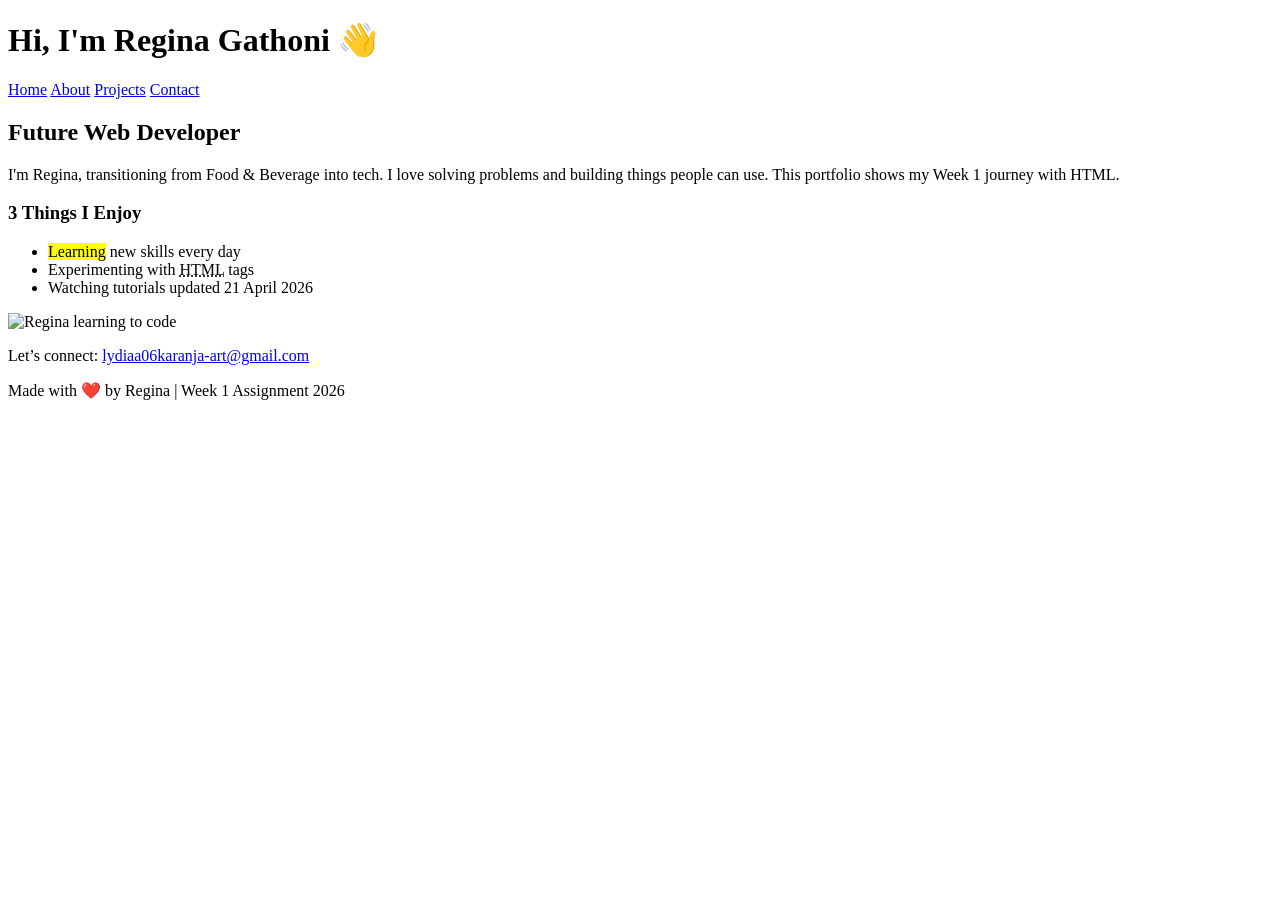
==== index.html @ c6888463 "Create index.html for Regina's portfolio This HTML file serves as a portfolio for Regina Gathoni, sh" ====
<!DOCTYPE html>
<html lang="en">
<head>
  <meta charset="UTF-8">
  <meta name="viewport" content="width=device-width, initial-scale=1.0">
  <title>Regina Gathoni | Web Developer in Training</title>
</head>
<body>
  <header>
    <h1>Hi, I'm Regina Gathoni 👋</h1>
    <nav>
      <a href="index.html">Home</a>
      <a href="about.html">About</a>
      <a href="projects.html">Projects</a>
      <a href="contact.html">Contact</a>
    </nav>
  </header>

  <main>
    <h2>Future Web Developer</h2>
    <p>I'm Regina, transitioning from Food & Beverage into tech. I love solving problems and building things people can use. This portfolio shows my Week 1 journey with HTML.</p>
    
    <h3>3 Things I Enjoy</h3>
    <ul>
      <li><mark>Learning</mark> new skills every day</li>
      <li>Experimenting with <abbr title="HyperText Markup Language">HTML</abbr> tags</li>
      <li>Watching tutorials updated <time datetime="2026-04-21">21 April 2026</time></li>
    </ul>

    <img src="https://via.placeholder.com/300x200/4CAF50/ffffff?text=Regina+Codes" alt="Regina learning to code">
    
    <p>Let’s connect: <a href="mailto:lydiaa06karanja-art@gmail.com">lydiaa06karanja-art@gmail.com</a></p>
  </main>

  <footer>
    <p>Made with ❤️ by Regina | Week 1 Assignment 2026</p>
  </footer>
</body>
</html>
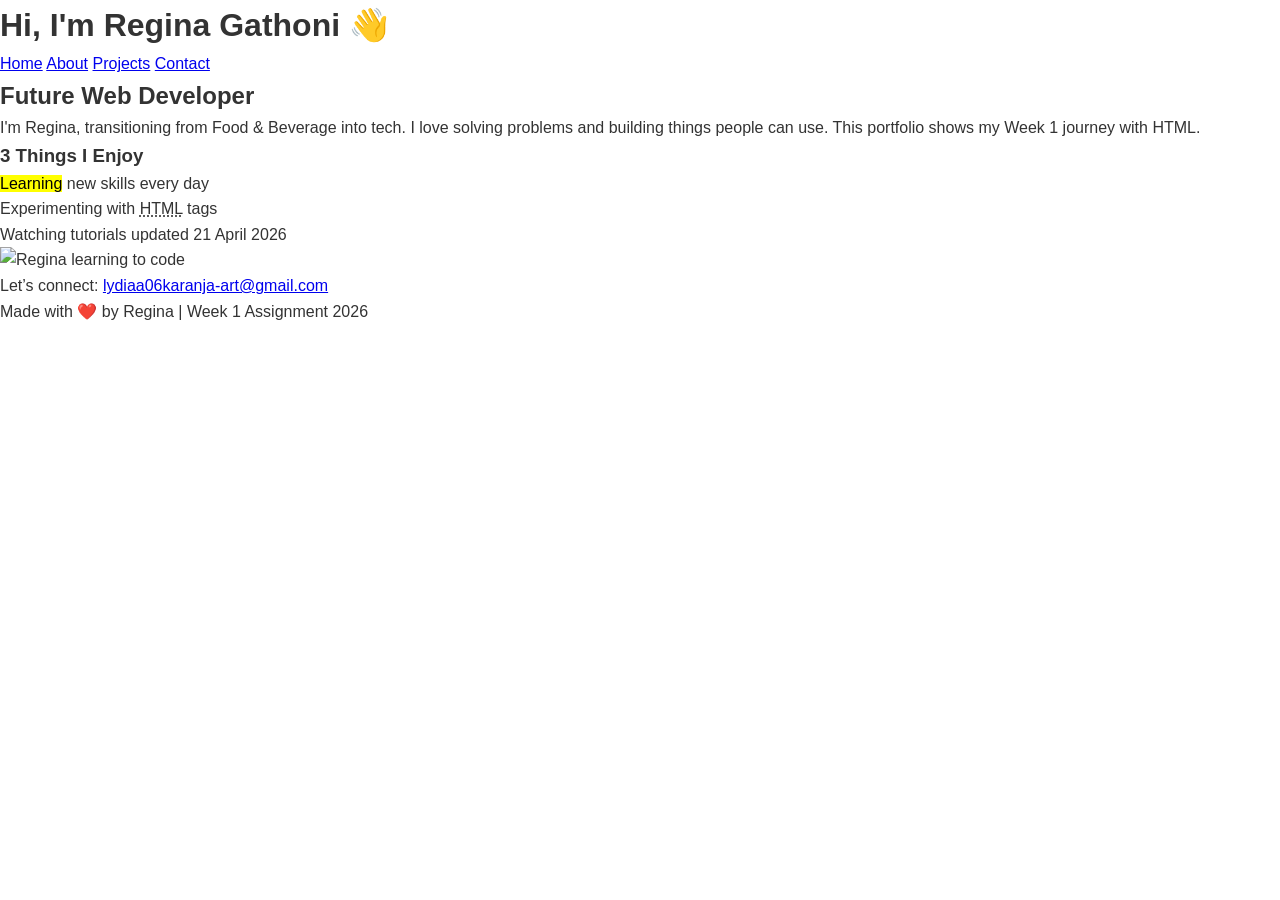
==== commit 0b02334e: "Add stylesheet link to index.html" ====
--- a/index.html
+++ b/index.html
@@ -4,6 +4,7 @@
   <meta charset="UTF-8">
   <meta name="viewport" content="width=device-width, initial-scale=1.0">
   <title>Regina Gathoni | Web Developer in Training</title>
+<link rel="stylesheet" href="styles.css">
 </head>
 <body>
   <header>
--- a/styles.css
+++ b/styles.css
@@ -0,0 +1,14 @@
+/* 1. Reset default styles */
+* {
+  margin: 0;
+  padding: 0;
+  box-sizing: border-box;
+}
+
+/* 2. Set base typography */
+body {
+  font-size: 16px;
+  line-height: 1.6;
+  color: #333;
+  font-family: Arial, sans-serif;
+}
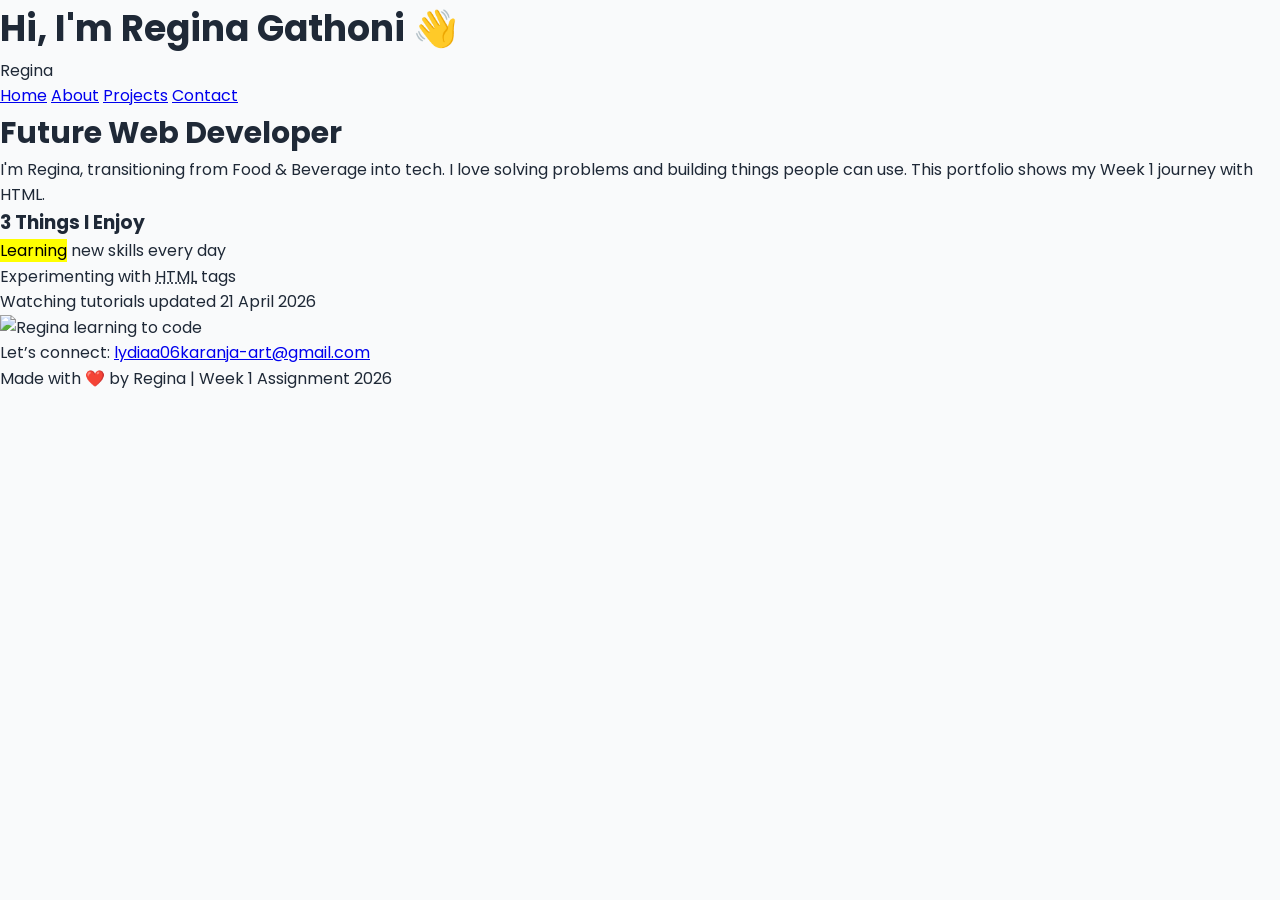
==== commit 7277e6e0: "Update index.html" ====
--- a/index.html
+++ b/index.html
@@ -8,16 +8,18 @@
 </head>
 <body>
   <header>
-    <h1>Hi, I'm Regina Gathoni 👋</h1>
-    <nav>
+  <h1>Hi, I'm Regina Gathoni 👋</h1>
+  
+  <nav class="navbar"> <!-- ADD CLASS HERE -->
+    <div class="logo">Regina</div> <!-- ADD THIS LOGO DIV -->
+    <div class="links"> <!-- WRAP YOUR 4 LINKS -->
       <a href="index.html">Home</a>
       <a href="about.html">About</a>
       <a href="projects.html">Projects</a>
       <a href="contact.html">Contact</a>
-    </nav>
-  </header>
-
-  <main>
+    </div>
+  </nav>
+</header>
     <h2>Future Web Developer</h2>
     <p>I'm Regina, transitioning from Food & Beverage into tech. I love solving problems and building things people can use. This portfolio shows my Week 1 journey with HTML.</p>
     
--- a/styles.css
+++ b/styles.css
@@ -1,4 +1,28 @@
-/* 1. Reset default styles */
+
+@import url('https://fonts.googleapis.com/css2?family=Poppins:wght@400;600&display=swap');
+
+:root {
+  /* Color System - Task 3.4 */
+  --color-primary: #4F46E5;
+  --color-secondary: #7C3AED;
+  --color-accent: #F59E0B;
+  --color-text: #1F2937;
+  --color-background: #F9FAFB;
+  --color-white: #FFFFFF;
+  --color-border: #E5E7EB;
+  
+  /* Font System - Task 3.3 */
+  --font-xs: 0.75rem;    /* 12px */
+  --font-sm: 0.875rem;   /* 14px */
+  --font-base: 1rem;     /* 16px */
+  --font-lg: 1.125rem;   /* 18px */
+  --font-xl: 1.25rem;    /* 20px */
+  --font-2xl: 1.5rem;    /* 24px */
+  --font-3xl: 1.875rem;  /* 30px */
+  --font-4xl: 2.25rem;   /* 36px */
+}
+
+/* Reset default styles */
 * {
   margin: 0;
   padding: 0;
@@ -7,8 +31,75 @@
 
 /* 2. Set base typography */
 body {
-  font-size: 16px;
+  font-size: var(--font-base);
   line-height: 1.6;
-  color: #333;
-  font-family: Arial, sans-serif;
+  color: var(--color-text);
+  background: var(--color-background);
+  font-family: Poppins, sans-serif;
 }
+
+h1 { font-size: var(--font-4xl); } /* 36px */
+h2 { font-size: var(--font-3xl); } /* 30px */
+
+/* Box Model Practice - Exercise 1 */
+.box {
+  width: 200px;
+  height: 100px;
+  margin: 20px;
+  padding: 20px;
+  border: 5px solid black;
+  text-align: center;
+  line-height: 100px;
+  font-weight: 600;
+}
+
+.content-box { background: lightblue; }
+.padding-box { 
+  background: lightgreen;
+  border: 10px solid darkgreen; 
+}
+.border-box { 
+  background: lightcoral;
+  border: 15px dashed red; 
+}
+.margin-box {
+  background: lightyellow;
+  margin: 40px;
+}
+
+/* Exercise 3: Card Component */
+.card {
+  width: 300px;
+  padding: 20px;
+  border: 1px solid var(--color-border);
+  box-sizing: border-box;
+  margin: 30px auto;
+  background: var(--color-white);
+  border-radius: 12px;
+}
+
+.card img {
+  width: 100%;
+  height: 200px;
+  object-fit: cover;
+  border-radius: 8px;
+}
+
+.card h2 {
+  margin-bottom: 15px;
+}
+
+.card button {
+  padding: 10px 20px;
+  margin-top: 10px;
+  background: var(--color-primary);
+  color: var(--color-white);
+  border: none;
+  border-radius: 8px;
+  font-size: var(--font-base);
+  cursor: pointer;
+}
+
+.card button:hover {
+  background: var(--color-secondary);
+}
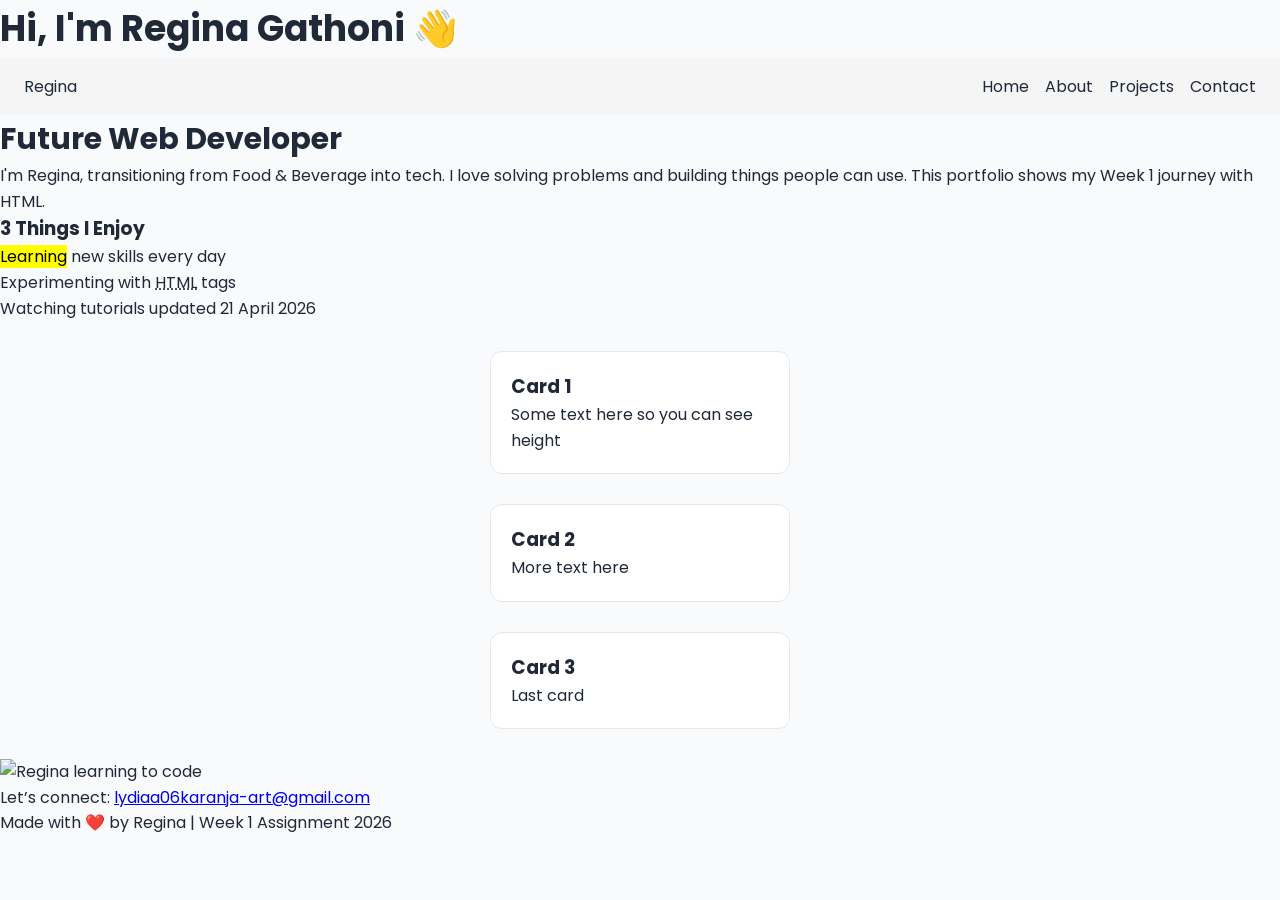
==== commit 588cf9a1: "Add card layout to index.html" ====
--- a/index.html
+++ b/index.html
@@ -29,7 +29,20 @@
       <li>Experimenting with <abbr title="HyperText Markup Language">HTML</abbr> tags</li>
       <li>Watching tutorials updated <time datetime="2026-04-21">21 April 2026</time></li>
     </ul>
-
+<div class="card-row">
+  <div class="card">
+    <h3>Card 1</h3>
+    <p>Some text here so you can see height</p>
+  </div>
+  <div class="card">
+    <h3>Card 2</h3>
+    <p>More text here</p>
+  </div>
+  <div class="card">
+    <h3>Card 3</h3>
+    <p>Last card</p>
+  </div>
+</div>
     <img src="https://via.placeholder.com/300x200/4CAF50/ffffff?text=Regina+Codes" alt="Regina learning to code">
     
     <p>Let’s connect: <a href="mailto:lydiaa06karanja-art@gmail.com">lydiaa06karanja-art@gmail.com</a></p>
--- a/styles.css
+++ b/styles.css
@@ -1,6 +1,26 @@
 
 @import url('https://fonts.googleapis.com/css2?family=Poppins:wght@400;600&display=swap');
+/* ===== TASK 4.1 FLEXBOX NAV ===== */
+.navbar {
+  display: flex;                  /* Step 1: Turn on Flexbox */
+  justify-content: space-between; /* Step 2: Logo left, Links right */
+  align-items: center;            /* Step 3: Same middle line */
+  flex-wrap: wrap;                /* Step 5: Wrap on phones */
+  gap: 16px;                      /* Space if it wraps */
+  padding: 16px 24px;
+  background: #f5f5f5;            /* So you can see it */
+}
 
+.navbar .links {
+  display: flex;                  /* Make the 4 links a row */
+  gap: 16px;                      /* Space between Home About Projects Contact */
+}
+
+.navbar a {
+  text-decoration: none;
+  color: var(--color-text);
+}
+/* ===== END TASK 4.1 ===== */
 :root {
   /* Color System - Task 3.4 */
   --color-primary: #4F46E5;
@@ -102,4 +122,4 @@
 
 .card button:hover {
   background: var(--color-secondary);
-}+}
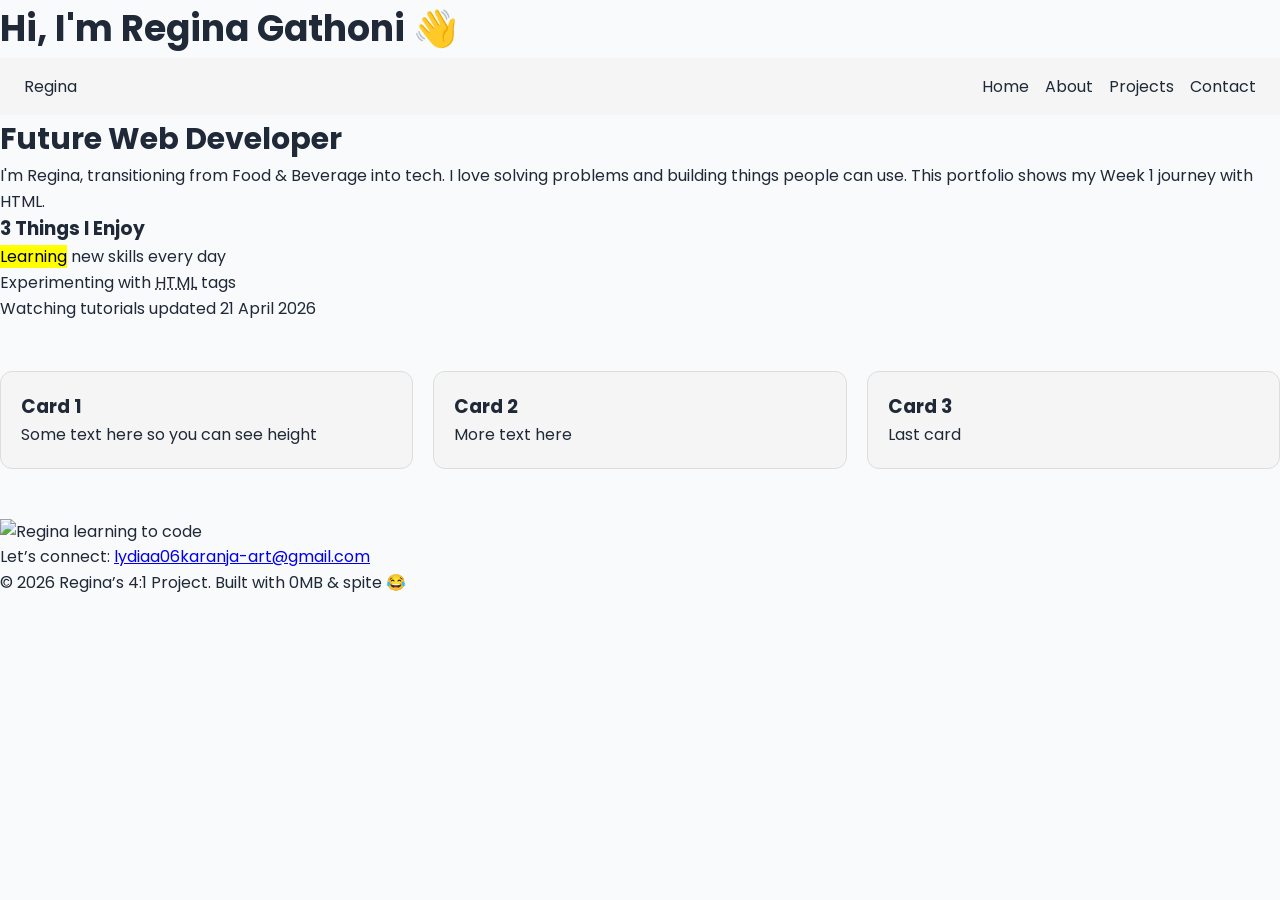
==== commit e5e5cdca: "Update index.html" ====
--- a/index.html
+++ b/index.html
@@ -45,11 +45,12 @@
 </div>
     <img src="https://via.placeholder.com/300x200/4CAF50/ffffff?text=Regina+Codes" alt="Regina learning to code">
     
-    <p>Let’s connect: <a href="mailto:lydiaa06karanja-art@gmail.com">lydiaa06karanja-art@gmail.com</a></p>
+    <p>Let’s connect: <a href="mailto:lydiaa06karanja-art@gmail.com">lydiaa06karanja-art@gmail.com</a></p> 
   </main>
 
-  <footer>
-    <p>Made with ❤️ by Regina | Week 1 Assignment 2026</p>
-  </footer>
+<footer class="site-footer">
+  <p>© 2026 Regina’s 4:1 Project. Built with 0MB & spite 😂</p>
+</footer>
+
 </body>
 </html>
--- a/styles.css
+++ b/styles.css
@@ -123,3 +123,19 @@
 .card button:hover {
   background: var(--color-secondary);
 }
+/* Exercise 2: Card Row */
+.card-row {
+  display: flex;              /* Puts cards side-by-side */
+  gap: 20px;                  /* Space between cards */
+  flex-wrap: wrap;            /* Makes them wrap on phone screens */
+  padding: 20px 0;            /* Space top/bottom */
+}
+
+.card {
+  flex: 1;                    /* 1. Equal width, 2. Equal height */
+  min-width: 250px;           /* When screen < 750px, they wrap */
+  background: #f5f5f5;        /* So you can see the boxes */
+  padding: 20px;
+  border-radius: 12px;
+  border: 1px solid #ddd;
+}
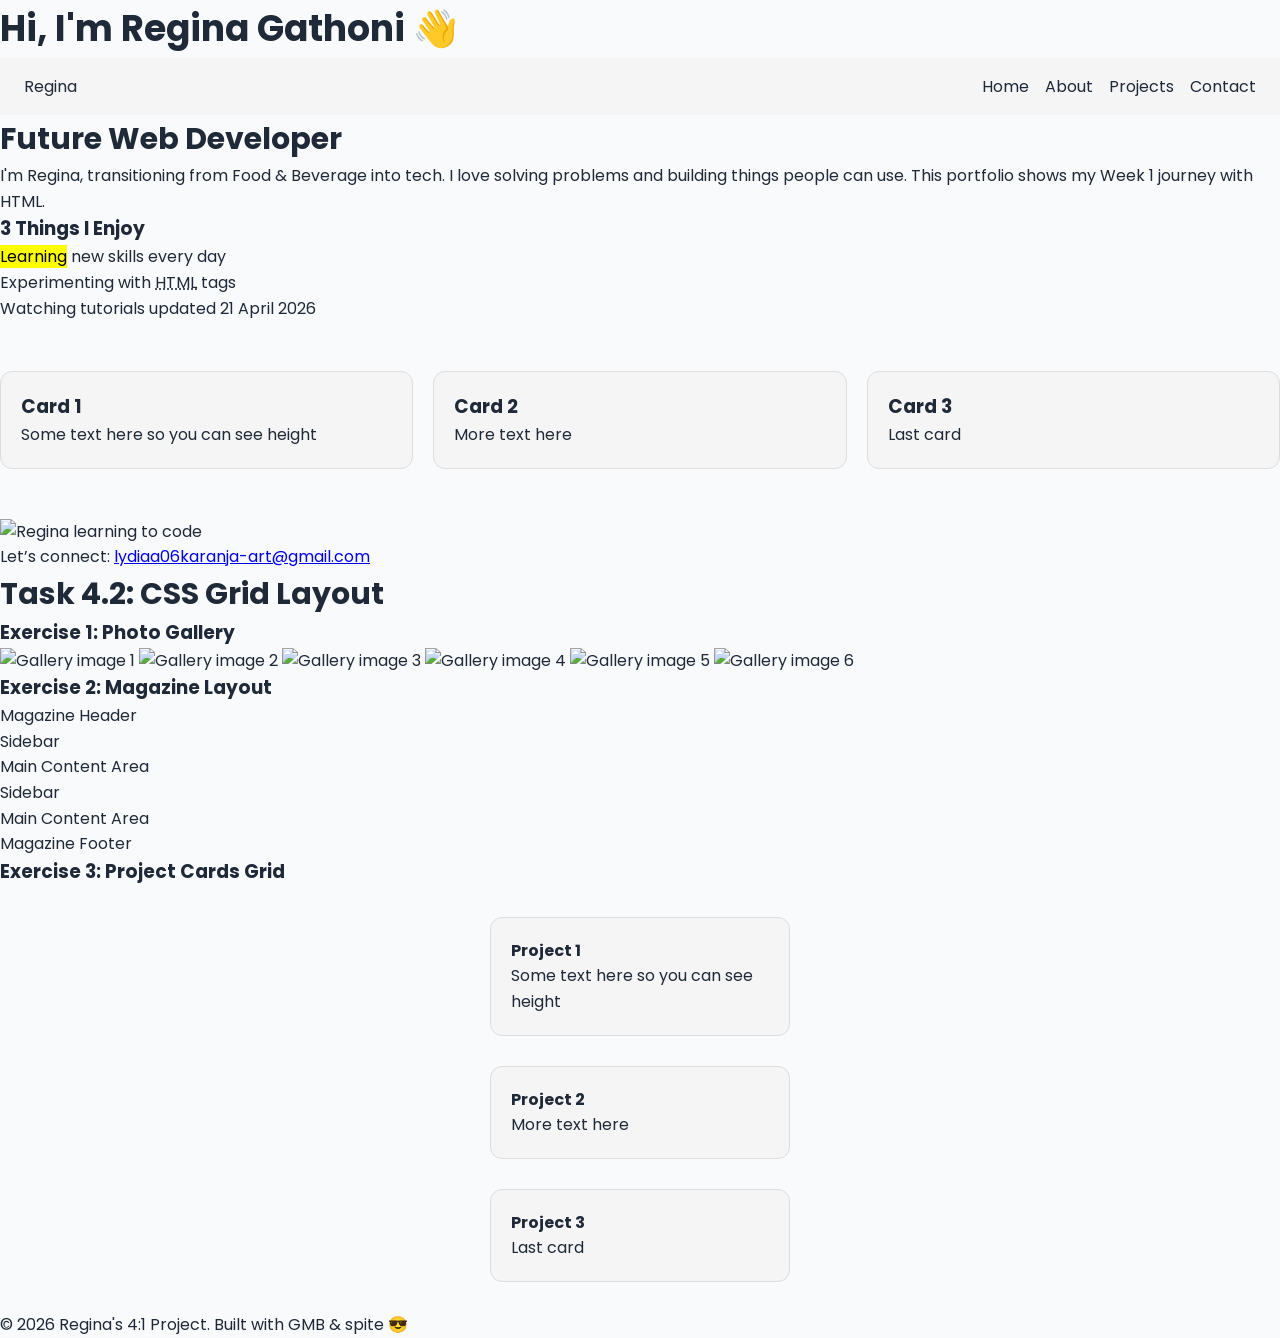
==== commit a49399b4: "Update index.html" ====
--- a/index.html
+++ b/index.html
@@ -47,10 +47,44 @@
     
     <p>Let’s connect: <a href="mailto:lydiaa06karanja-art@gmail.com">lydiaa06karanja-art@gmail.com</a></p> 
   </main>
+<!-- === START: TASK 4.2 CSS GRID EXERCISES === -->
+    <section>
+      <h2>Task 4.2: CSS Grid Layout</h2>
 
-<footer class="site-footer">
-  <p>© 2026 Regina’s 4:1 Project. Built with 0MB & spite 😂</p>
-</footer>
+      <!-- Exercise 1: Photo Gallery - 3 Column Grid -->
+      <h3>Exercise 1: Photo Gallery</h3>
+      <div class="gallery">
+        <img src="https://picsum.photos/300?random=1" alt="Gallery image 1">
+        <img src="https://picsum.photos/300?random=2" alt="Gallery image 2">
+        <img src="https://picsum.photos/300?random=3" alt="Gallery image 3">
+        <img src="https://picsum.photos/300?random=4" alt="Gallery image 4">
+        <img src="https://picsum.photos/300?random=5" alt="Gallery image 5">
+        <img src="https://picsum.photos/300?random=6" alt="Gallery image 6">
+      </div>
 
-</body>
+      <!-- Exercise 2: Magazine Layout -->
+      <h3>Exercise 2: Magazine Layout</h3>
+      <div class="magazine">
+        <header>Magazine Header</header>
+        <aside>Sidebar</aside>
+        <main>Main Content Area</main>
+        <aside>Sidebar</aside>
+        <main>Main Content Area</main>
+        <footer>Magazine Footer</footer>
+      </div>
+
+      <!-- Exercise 3: Project Cards Grid - Responsive -->
+      <h3>Exercise 3: Project Cards Grid</h3>
+      <div class="projects-grid">
+        <div class="card"><h4>Project 1</h4><p>Some text here so you can see height</p></div>
+        <div class="card"><h4>Project 2</h4><p>More text here</p></div>
+        <div class="card"><h4>Project 3</h4><p>Last card</p></div>
+      </div>
+   </section>
+
+    <footer class="site-footer">
+      <p>© 2026 Regina's 4:1 Project. Built with GMB & spite 😎</p>
+    </footer>
+
+  </body>
 </html>
--- a/styles.css
+++ b/styles.css
@@ -139,3 +139,12 @@
   border-radius: 12px;
   border: 1px solid #ddd;
 }
+... all your card/nav styles above ...
+
+.site-footer {
+  text-align: center;
+  padding: 16px;
+  background: #111; 
+  color: #fff;
+  margin-top: 40px;
+}
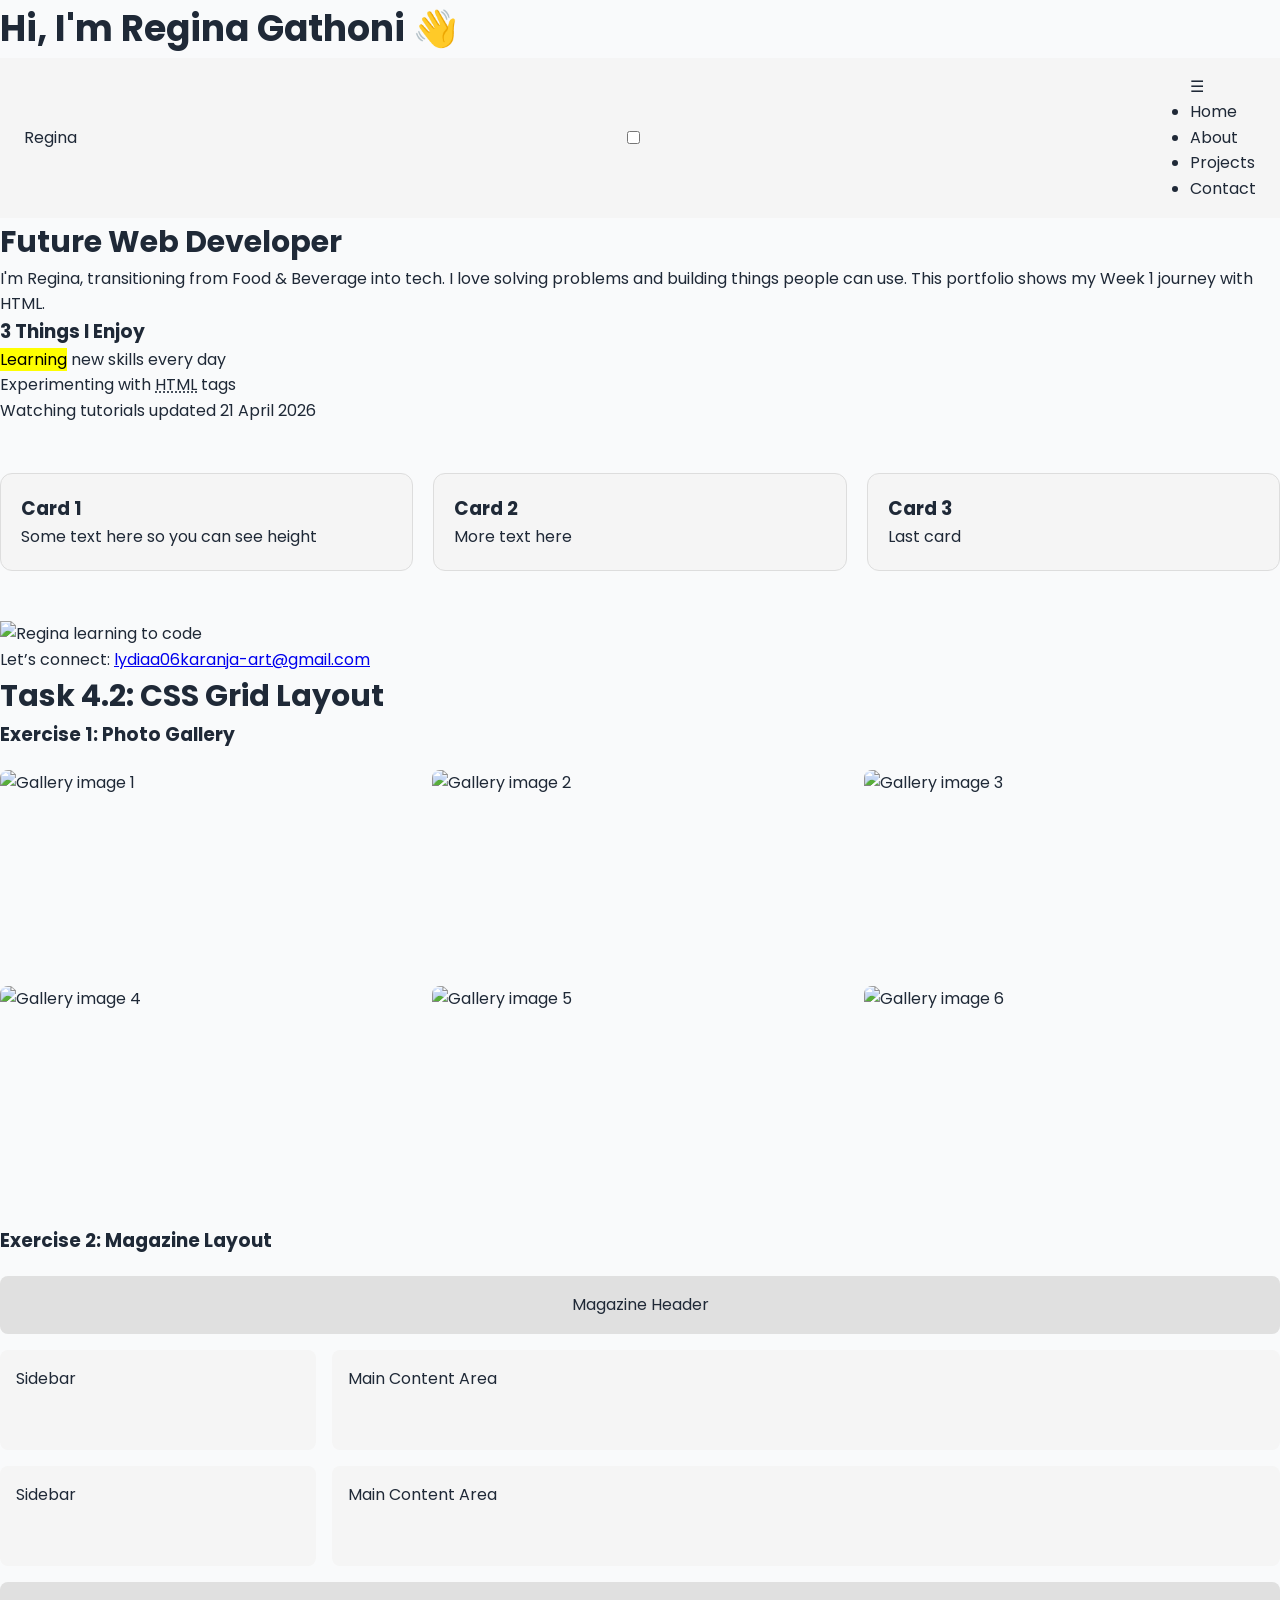
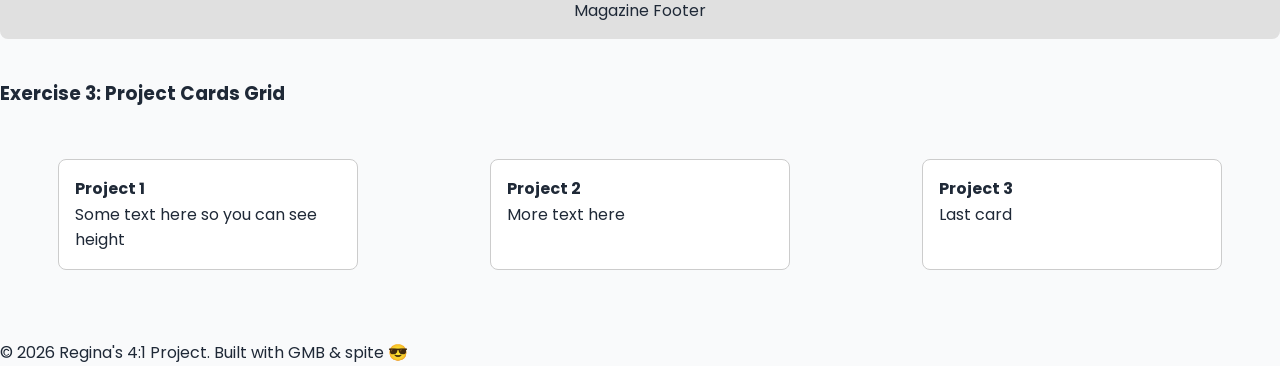
==== commit 8fdd8c01: "Refactor navigation with logo and toggle functionality Updated navigation structure to include a ham" ====
--- a/index.html
+++ b/index.html
@@ -10,15 +10,22 @@
   <header>
   <h1>Hi, I'm Regina Gathoni 👋</h1>
   
-  <nav class="navbar"> <!-- ADD CLASS HERE -->
-    <div class="logo">Regina</div> <!-- ADD THIS LOGO DIV -->
-    <div class="links"> <!-- WRAP YOUR 4 LINKS -->
-      <a href="index.html">Home</a>
-      <a href="about.html">About</a>
-      <a href="projects.html">Projects</a>
-      <a href="contact.html">Contact</a>
-    </div>
-  </nav>
+  <nav class="navbar"> 
+  <!-- 1. LOGO -->
+  <a href="index.html" class="logo">Regina</a> 
+
+  <!-- 2. HAMBURGER TOGGLE - Hidden checkbox + label -->
+  <input type="checkbox" id="nav-toggle" class="nav-toggle">
+  <label for="nav-toggle" class="nav-toggle-label">
+    <span>☰</span> 
+  </lable>
+  <ul class="nav-links">
+    <li><a href="index.html">Home</a></li>
+    <li><a href="about.html">About</a></li>
+    <li><a href="projects.html">Projects</a></li>
+    <li><a href="contact.html">Contact</a></li>
+  </ul>
+</nav>
 </header>
     <h2>Future Web Developer</h2>
     <p>I'm Regina, transitioning from Food & Beverage into tech. I love solving problems and building things people can use. This portfolio shows my Week 1 journey with HTML.</p>
--- a/styles.css
+++ b/styles.css
@@ -148,3 +148,61 @@
   color: #fff;
   margin-top: 40px;
 }
+/* === TASK 4.2 GRID EXERCISES === */
+
+/* Exercise 1: Photo Gallery - 3 equal columns */
+.gallery {
+  display: grid;
+  grid-template-columns: repeat(3, 1fr);
+  gap: 16px;
+  margin: 20px 0 40px;
+}
+.gallery img {
+  width: 100%;
+  height: 200px;
+  object-fit: cover;
+  border-radius: 8px;
+}
+
+/* Exercise 2: Magazine Layout - Header/Footer full width */
+.magazine {
+  display: grid;
+  grid-template-columns: 1fr 3fr;
+  gap: 16px;
+  margin: 20px 0 40px;
+}
+.magazine header, 
+.magazine footer {
+  grid-column: 1 / -1;
+  background: #e0e0e0;
+  padding: 16px;
+  text-align: center;
+  border-radius: 8px;
+}
+.magazine aside, 
+.magazine main {
+  background: #f5f5f5;
+  padding: 16px;
+  min-height: 100px;
+  border-radius: 8px;
+}
+
+/* Exercise 3: Project Cards Grid - Responsive */
+.projects-grid {
+  display: grid;
+  gap: 16px;
+  grid-template-columns: 1fr; /* Mobile */
+  margin: 20px 0 40px;
+}
+@media (min-width: 768px) {
+  .projects-grid { grid-template-columns: repeat(2, 1fr); } /* Tablet */
+}
+@media (min-width: 1024px) {
+  .projects-grid { grid-template-columns: repeat(3, 1fr); } /* Desktop */
+}
+.projects-grid .card {
+  border: 1px solid #ccc;
+  padding: 16px;
+  border-radius: 8px;
+  background: #fff;
+}
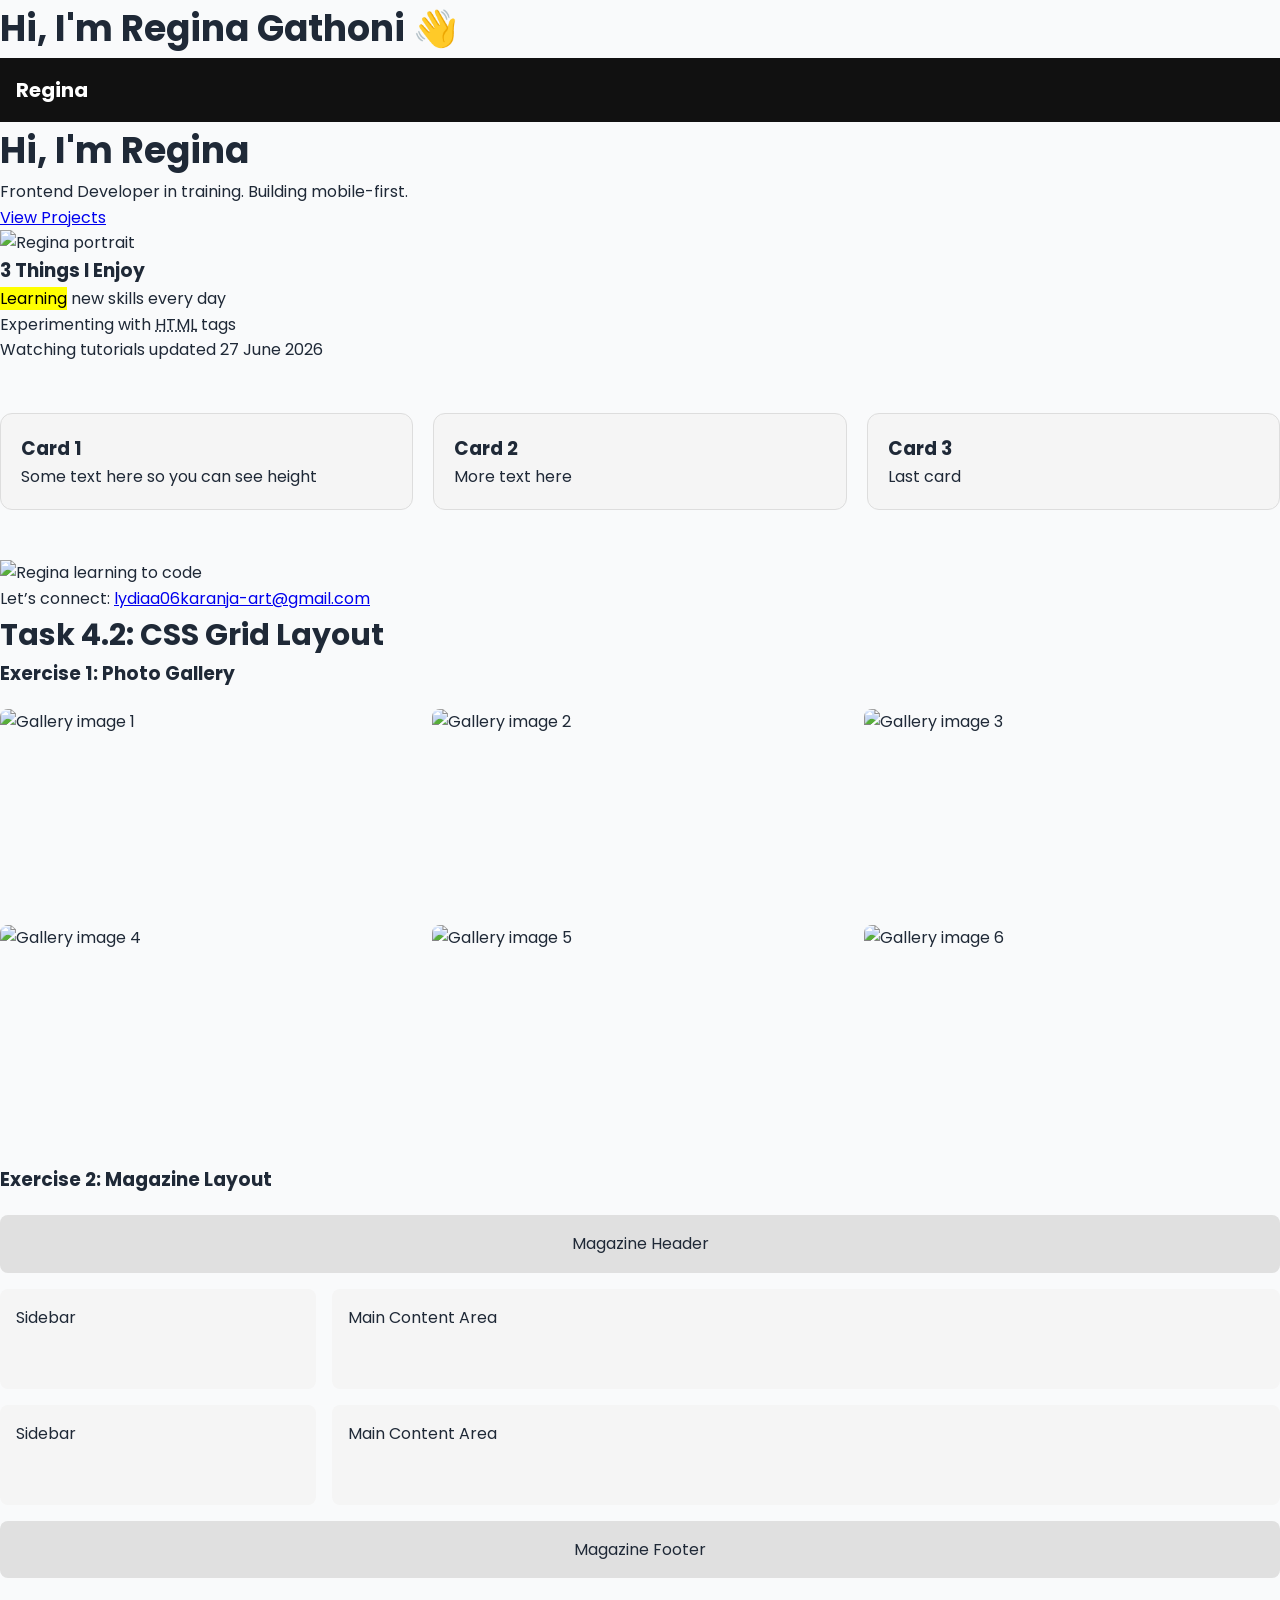
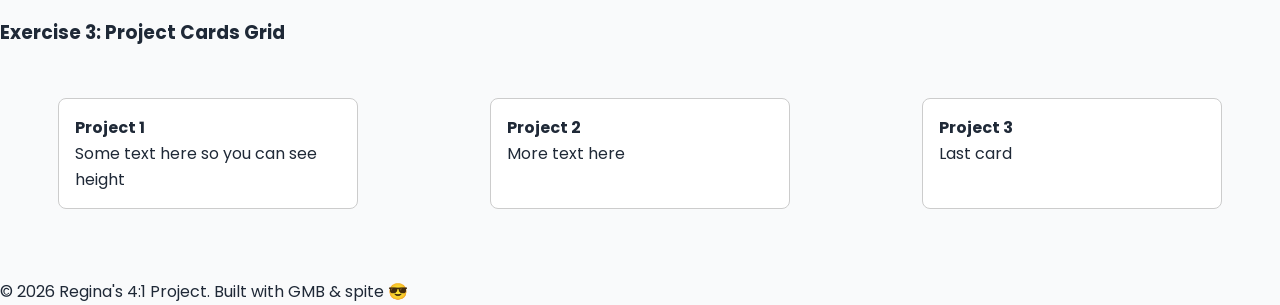
==== commit 5cc617e5: "Revise hero section and update tutorial date Updated hero section with new introduction and image." ====
--- a/index.html
+++ b/index.html
@@ -27,14 +27,23 @@
   </ul>
 </nav>
 </header>
-    <h2>Future Web Developer</h2>
-    <p>I'm Regina, transitioning from Food & Beverage into tech. I love solving problems and building things people can use. This portfolio shows my Week 1 journey with HTML.</p>
     
+    <section class="hero" id="home">
+  <div class="hero-text">
+    <h1>Hi, I'm Regina</h1>
+    <p>Frontend Developer in training. Building mobile-first.</p>
+    <a href="projects.html" class="btn">View Projects</a>
+  </div>
+
+  <div class="hero-img">
+    <img src="https://via.placeholder.com/500x500" alt="Regina portrait">
+  </div>
+</section>
     <h3>3 Things I Enjoy</h3>
     <ul>
       <li><mark>Learning</mark> new skills every day</li>
       <li>Experimenting with <abbr title="HyperText Markup Language">HTML</abbr> tags</li>
-      <li>Watching tutorials updated <time datetime="2026-04-21">21 April 2026</time></li>
+      <li>Watching tutorials updated <time datetime="2026-06-27">27 June 2026</time></li>
     </ul>
 <div class="card-row">
   <div class="card">
--- a/styles.css
+++ b/styles.css
@@ -1,24 +1,69 @@
 
 @import url('https://fonts.googleapis.com/css2?family=Poppins:wght@400;600&display=swap');
-/* ===== TASK 4.1 FLEXBOX NAV ===== */
+/* === TASK 4.3 NAVBAR: MOBILE FIRST === */
+
 .navbar {
-  display: flex;                  /* Step 1: Turn on Flexbox */
-  justify-content: space-between; /* Step 2: Logo left, Links right */
-  align-items: center;            /* Step 3: Same middle line */
-  flex-wrap: wrap;                /* Step 5: Wrap on phones */
-  gap: 16px;                      /* Space if it wraps */
-  padding: 16px 24px;
-  background: #f5f5f5;            /* So you can see it */
-}
-
-.navbar .links {
-  display: flex;                  /* Make the 4 links a row */
-  gap: 16px;                      /* Space between Home About Projects Contact */
-}
-
-.navbar a {
+  display: flex;
+  justify-content: space-between;
+  align-items: center;
+  padding: 1rem;
+  background: #111;
+  color: #fff;
+  position: relative;
+}
+.logo {
+  font-weight: 700;
+  font-size: 1.25rem;
+  color: #fff;
   text-decoration: none;
-  color: var(--color-text);
+}
+
+/* 1. MOBILE DEFAULTS: 320px and up */
+.nav-toggle { display: none; } /* Hide the checkbox */
+.nav-toggle-label { 
+  font-size: 1.8rem; 
+  cursor: pointer; 
+  color: #fff;
+  line-height: 1;
+}
+.nav-links {
+  display: none; /* Hide links on mobile */
+  flex-direction: column;
+  gap: 0;
+  list-style: none;
+  margin: 0;
+  padding: 0;
+  background: #222;
+  position: absolute;
+  top: 100%;
+  left: 0;
+  right: 0;
+  border-top: 1px solid #333;
+}
+.nav-links a { 
+  color: #fff; 
+  text-decoration: none; 
+  display: block;
+  padding: 1rem;
+}
+.nav-links li:hover { background: #333; }
+
+/* Show menu when checkbox is checked */
+.nav-toggle:checked ~ .nav-links { display: flex; }
+
+/* 2. DESKTOP/TABLET OVERRIDE: 768px and up */
+@media (min-width: 768px) {
+  .nav-toggle-label { display: none; } /* Hide burger */
+  .nav-links {
+    display: flex; /* Show links */
+    flex-direction: row;
+    position: static;
+    background: transparent;
+    border-top: none;
+    gap: 1.5rem;
+  }
+  .nav-links a { padding: 0.5rem 0; }
+  .nav-links li:hover { background: transparent; }
 }
 /* ===== END TASK 4.1 ===== */
 :root {
